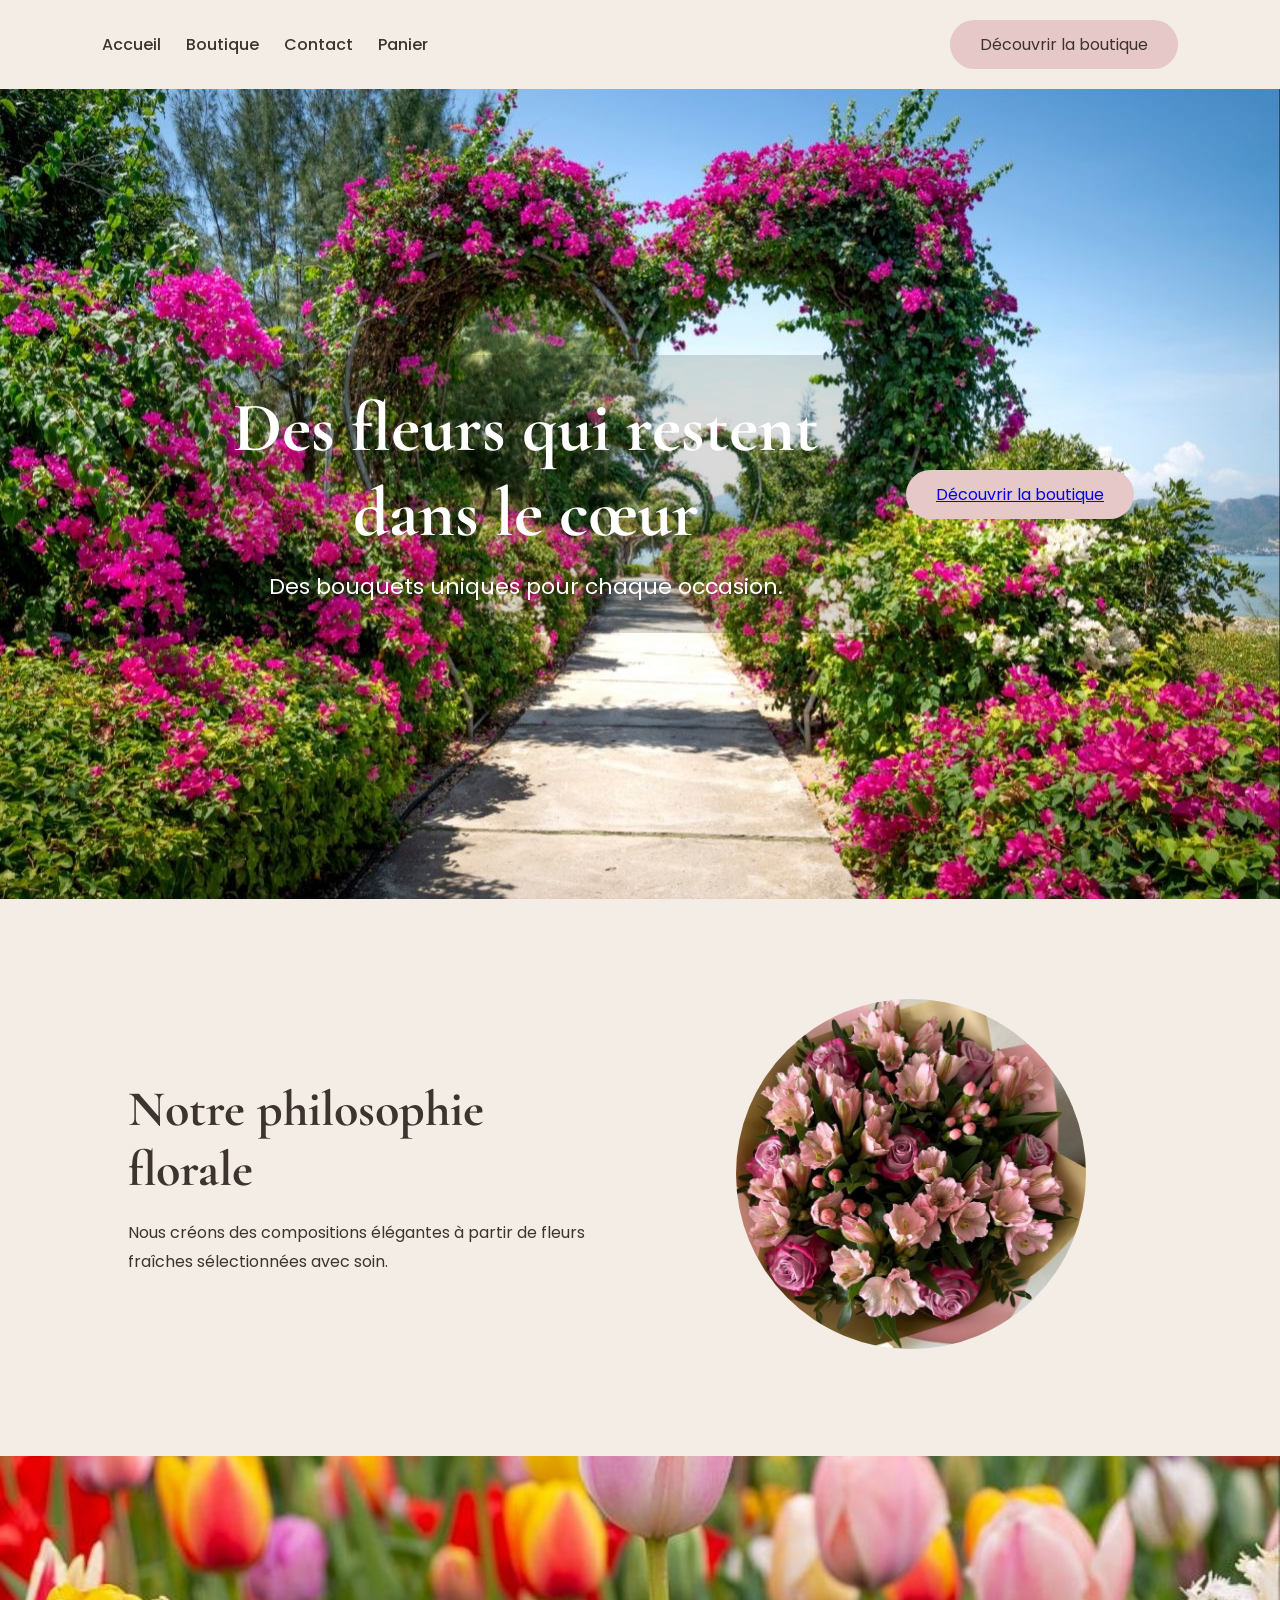
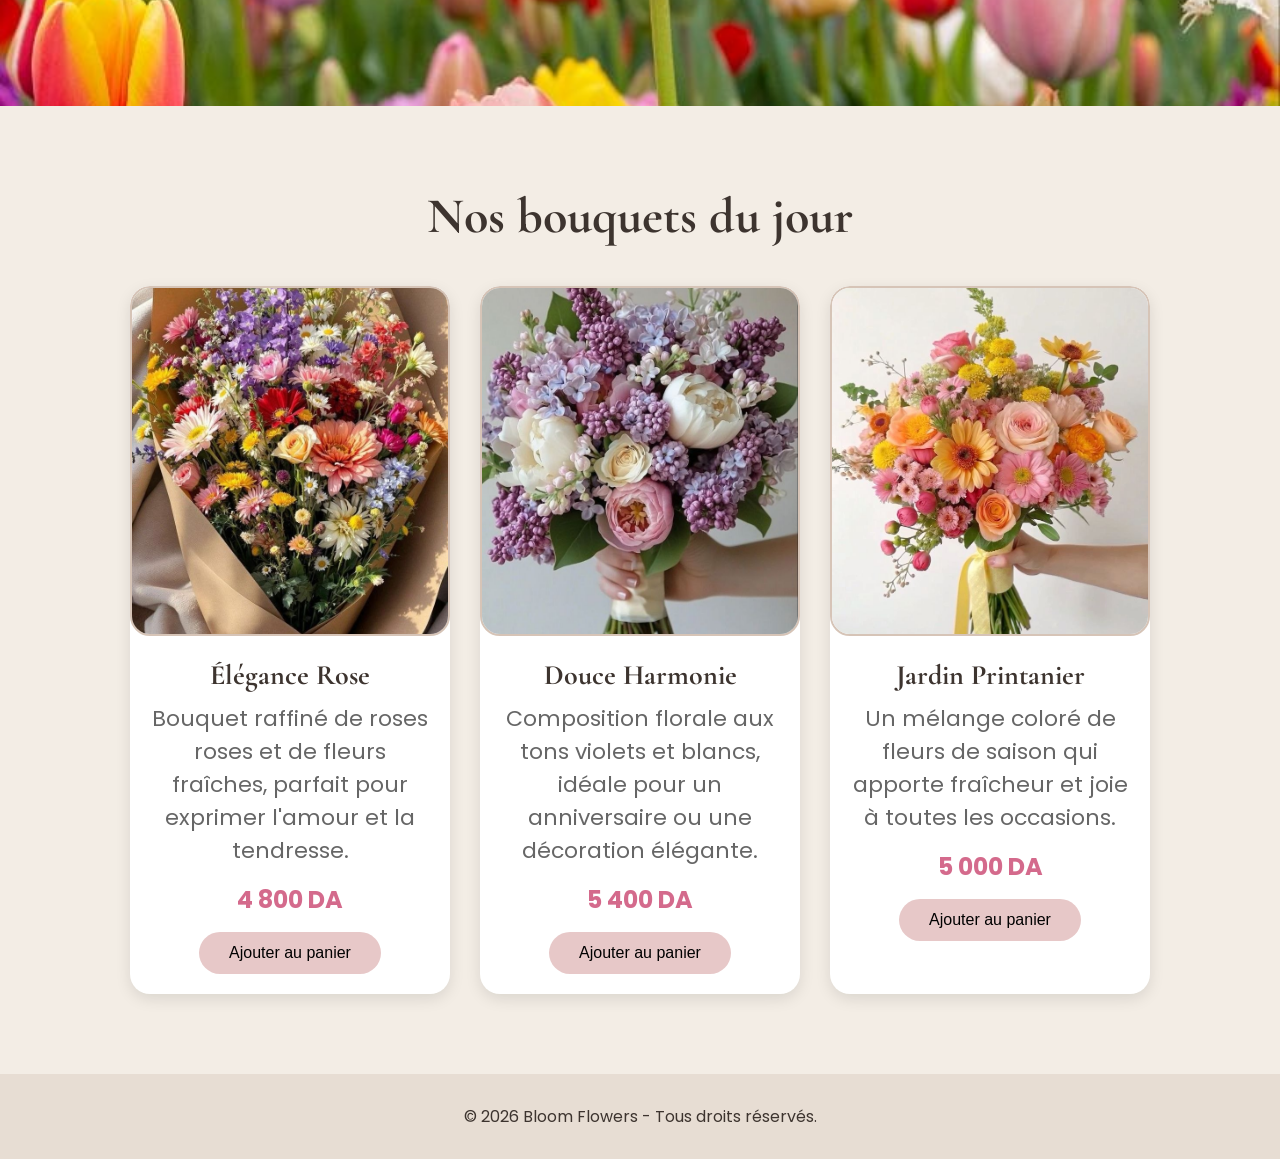
==== index.html @ 79d55cc4 "Premier commit" ====
<!DOCTYPE html>
<html lang="fr">
<head>
    <meta charset="UTF-8">
    <meta name="viewport" content="width=device-width, initial-scale=1.0">
    <title>Bloom Flowers</title>
    <link rel="stylesheet" href="css/style.css">
</head>
<body>

    <!-- Navbar -->
    <header>
        <nav class="navbar">
    <div class="nav-links">
        <a href="index.html">Accueil</a>
       <a href="html/shop.html">Boutique</a>
<a href="html/contact.html">Contact</a>
<a href="html/cart.html">Panier</a>
    </div>

   <a href="html/shop.html" class="btn-nav">
    Découvrir la boutique
</a>
    
</nav>
    </header>

    <!-- Hero -->
    <section class="hero">
        <div class="hero-text">
            <h2>Des fleurs qui restent dans le cœur</h2>
            <p>Des bouquets uniques pour chaque occasion.</p>
        </div>
        <a href="shop.html" class="btn-nav">
    Découvrir la boutique
</a>
    </section>

    <!-- Philosophie -->
    <section class="about">
        <div class="about-text">
            <h2>Notre philosophie florale</h2>
            <p>
                Nous créons des compositions élégantes à partir
                de fleurs fraîches sélectionnées avec soin.
            </p>
        </div>

        <div class="about-image">
            <img src="/images/about.jpg" alt="">
        </div>
    </section>

    <!-- Bande image -->
    <section class="banner"></section>

    <!-- Produits -->
    <section class="products">
        <h2>Nos bouquets du jour</h2>

        <div class="cards">

            <div class="card">
    <img src="../images/img1.jpg" alt="Élégance Rose">
    <h3>Élégance Rose</h3>
    <p>Bouquet raffiné de roses roses et de fleurs fraîches, parfait pour exprimer l'amour et la tendresse.</p>
    <h4>4 800 DA</h4>
    <button class="add-to-cart"
        data-name="Élégance Rose"
        data-price="4800">
    Ajouter au panier
</button>
</div>

<div class="card">
    <img src="../images/img2.jpg" alt="Douce Harmonie">
    <h3>Douce Harmonie</h3>
    <p>Composition florale aux tons violets et blancs, idéale pour un anniversaire ou une décoration élégante.</p>
    <h4>5 400 DA</h4>
    <button class="add-to-cart"
        data-name="Douce Harmonie"
        data-price="5 400 DA">
    Ajouter au panier
</button>
</div>

<div class="card">
    <img src="../images/img3.jpg" alt="Jardin Printanier">
    <h3>Jardin Printanier</h3>
    <p>Un mélange coloré de fleurs de saison qui apporte fraîcheur et joie à toutes les occasions.</p>
    <h4>5 000 DA</h4>
    <button class="add-to-cart"
        data-name="Jardin Printanier"
        data-price="5000">
    Ajouter au panier
</button>
</div>


        </div>
    </section>

<footer>
    <p>© 2026 Bloom Flowers - Tous droits réservés.</p>
</footer>
<script src="../js/app.js"></script>

</body>
---- css/style.css ----
/* Google Font */
@import url('https://fonts.googleapis.com/css2?family=Cormorant+Garamond:wght@300;400;500;600&family=Poppins:wght@300;400&display=swap');

*{
    margin:0;
    padding:0;
    box-sizing:border-box;
}

body{
    background:#f3ede5;
    color:#3d342f;
    font-family:'Poppins', sans-serif;
}

/* Navbar */

.navbar{
    display:flex;
    justify-content:space-between;
    align-items:center;
    padding:20px 8%;
    background:#f3ede5;
}

.logo{
    text-align:center;
}

.logo h1{
    font-family:'Cormorant Garamond', serif;
    font-size:38px;
    font-weight:600;
}

.logo p{
    font-size:13px;
    letter-spacing:2px;
}

.navbar a{
    text-decoration:none;
    color:#3d342f;
}

.btn-nav{
    background:#e7c8c8;
    padding:12px 30px;
    border-radius:30px;
}

/* Hero */

.hero{
    height:90vh;
    background:url("../images/hero.jpg") center/cover no-repeat;
    display:flex;
    justify-content:center;
    align-items:center;
    text-align:center;
}

.hero-text{
    color:white;
    background:rgba(0,0,0,0.15);
    padding:30px;
    border-radius:10px;
}

.hero h2{
    font-family:'Cormorant Garamond', serif;
    font-size:70px;
    max-width:700px;
}

.hero p{
    font-size:22px;
    margin-top:15px;
}

/* About */

.about{
    display:flex;
    justify-content:space-between;
    align-items:center;
    gap:60px;
    padding:100px 10%;
}

.about-text{
    flex:1;
}

.about-text h2{
    font-family:'Cormorant Garamond', serif;
    font-size:50px;
    margin-bottom:20px;
}

.about-text p{
    line-height:1.8;
}

.about-image{
    flex:1;
    text-align:center;
}

.about-image img{
    width:350px;
    height:350px;
    object-fit:cover;
    border-radius:50%;
}

/* Banner */

.banner{
    height:250px;
    background:url("../images/banner.jpg") center/cover no-repeat;
}

/* Products */

.products{
    padding:100px 10%;
}

.products h2{
    font-family:'Cormorant Garamond', serif;
    font-size:55px;
    margin-bottom:50px;
}

.cards{
    display:flex;
    justify-content:center;
    gap:30px;
    flex-wrap:wrap;
}

.card{
    width:320px;
    text-align:center;
}

.card img{
    width:100%;
    height:420px;
    object-fit:cover;
    border-radius:160px 160px 0 0;
    border:2px solid #d6c4b7;
}

.card h3{
    font-family:'Cormorant Garamond', serif;
    font-size:32px;
    margin-top:15px;
}

.card p{
    margin:15px 0;
    font-size:22px;
}

.card button{
    border:none;
    background:#e7c8c8;
    padding:14px 40px;
    border-radius:30px;
    cursor:pointer;
    transition:0.3s;
}

.card button:hover{
    transform:translateY(-3px);
}

/* Responsive */

@media(max-width:900px){

    .about{
        flex-direction:column;
    }

    .hero h2{
        font-size:45px;
    }

    .products h2{
        font-size:40px;
    }

}
footer{
    text-align:center;
    padding:30px;
    background:#e7ddd3;
}
/* Panier */

.cart{
    padding:80px 10%;
    min-height:70vh;
}

.cart h2{
    font-family:'Cormorant Garamond', serif;
    font-size:50px;
    margin-bottom:40px;
}

.cart-item{
    display:flex;
    align-items:center;
    gap:20px;
    background:white;
    padding:20px;
    border-radius:15px;
    margin-bottom:20px;
}

.cart-item img{
    width:120px;
    height:120px;
    object-fit:cover;
    border-radius:10px;
}

.total{
    margin-top:40px;
    text-align:right;
}

.total h3{
    margin-bottom:20px;
    font-size:28px;
}

.total button{
    border:none;
    background:#e7c8c8;
    padding:15px 35px;
    border-radius:30px;
    cursor:pointer;
}
.products{
    padding:80px 10%;
}

.products h2{
    text-align:center;
    margin-bottom:40px;
    font-size:50px;
}

.cards{
    display:flex;
    justify-content:center;
    gap:30px;
    flex-wrap:wrap;
}

.card{
    width:300px;
    text-align:center;
}

.card img{
    width:100%;
    height:350px;
    object-fit:cover;
    border-radius:20px;
}

.card h3{
    margin-top:15px;
}

.card p{
    margin:10px 0;
}

.card button{
    border:none;
    padding:12px 25px;
    border-radius:25px;
    cursor:pointer;
    background:#e7c8c8;
}
/* Contact */

.contact{
    padding:80px 10%;
    text-align:center;
}

.contact h2{
    font-size:50px;
    margin-bottom:40px;
    font-family:'Cormorant Garamond', serif;
}

.contact-form{
    max-width:600px;
    margin:auto;
    display:flex;
    flex-direction:column;
    gap:20px;
}

.contact-form input,
.contact-form textarea{
    padding:15px;
    border:1px solid #d6c4b7;
    border-radius:10px;
    font-size:16px;
}

.contact-form button{
    border:none;
    background:#e7c8c8;
    padding:15px;
    border-radius:30px;
    cursor:pointer;
    font-size:16px;
}
.nav-links{
    display:flex;
    gap:25px;
}

.nav-links a{
    text-decoration:none;
    color:#3d342f;
    font-weight:500;
}
.card{
    width:320px;
    background:#fff;
    border-radius:20px;
    overflow:hidden;
    box-shadow:0 5px 15px rgba(0,0,0,0.1);
    transition:0.3s;
    text-align:center;
    padding-bottom:20px;
}

.card:hover{
    transform:translateY(-8px);
}

.card img{
    width:100%;
    height:350px;
    object-fit:cover;
}

.card h3{
    margin:15px 0 10px;
    font-size:28px;
    font-family:'Cormorant Garamond', serif;
}

.card p{
    padding:0 15px;
    color:#666;
    line-height:1.5;
    min-height:80px;
}

.card h4{
    color:#d46a8c;
    font-size:24px;
    margin:15px 0;
}

.card button{
    background:#e7c8c8;
    border:none;
    padding:12px 30px;
    border-radius:30px;
    cursor:pointer;
    font-size:16px;
    transition:0.3s;
}

.card button:hover{
    background:#d9a9a9;
}
#order-form{
    display:flex;
    flex-direction:column;
    gap:15px;
    margin-top:30px;
}

#order-form input{
    padding:12px;
    border:1px solid #ccc;
    border-radius:8px;
    font-size:16px;
}

#order-form button{
    padding:15px;
    background:#e7c8c8;
    border:none;
    border-radius:30px;
    cursor:pointer;
    font-size:16px;
}
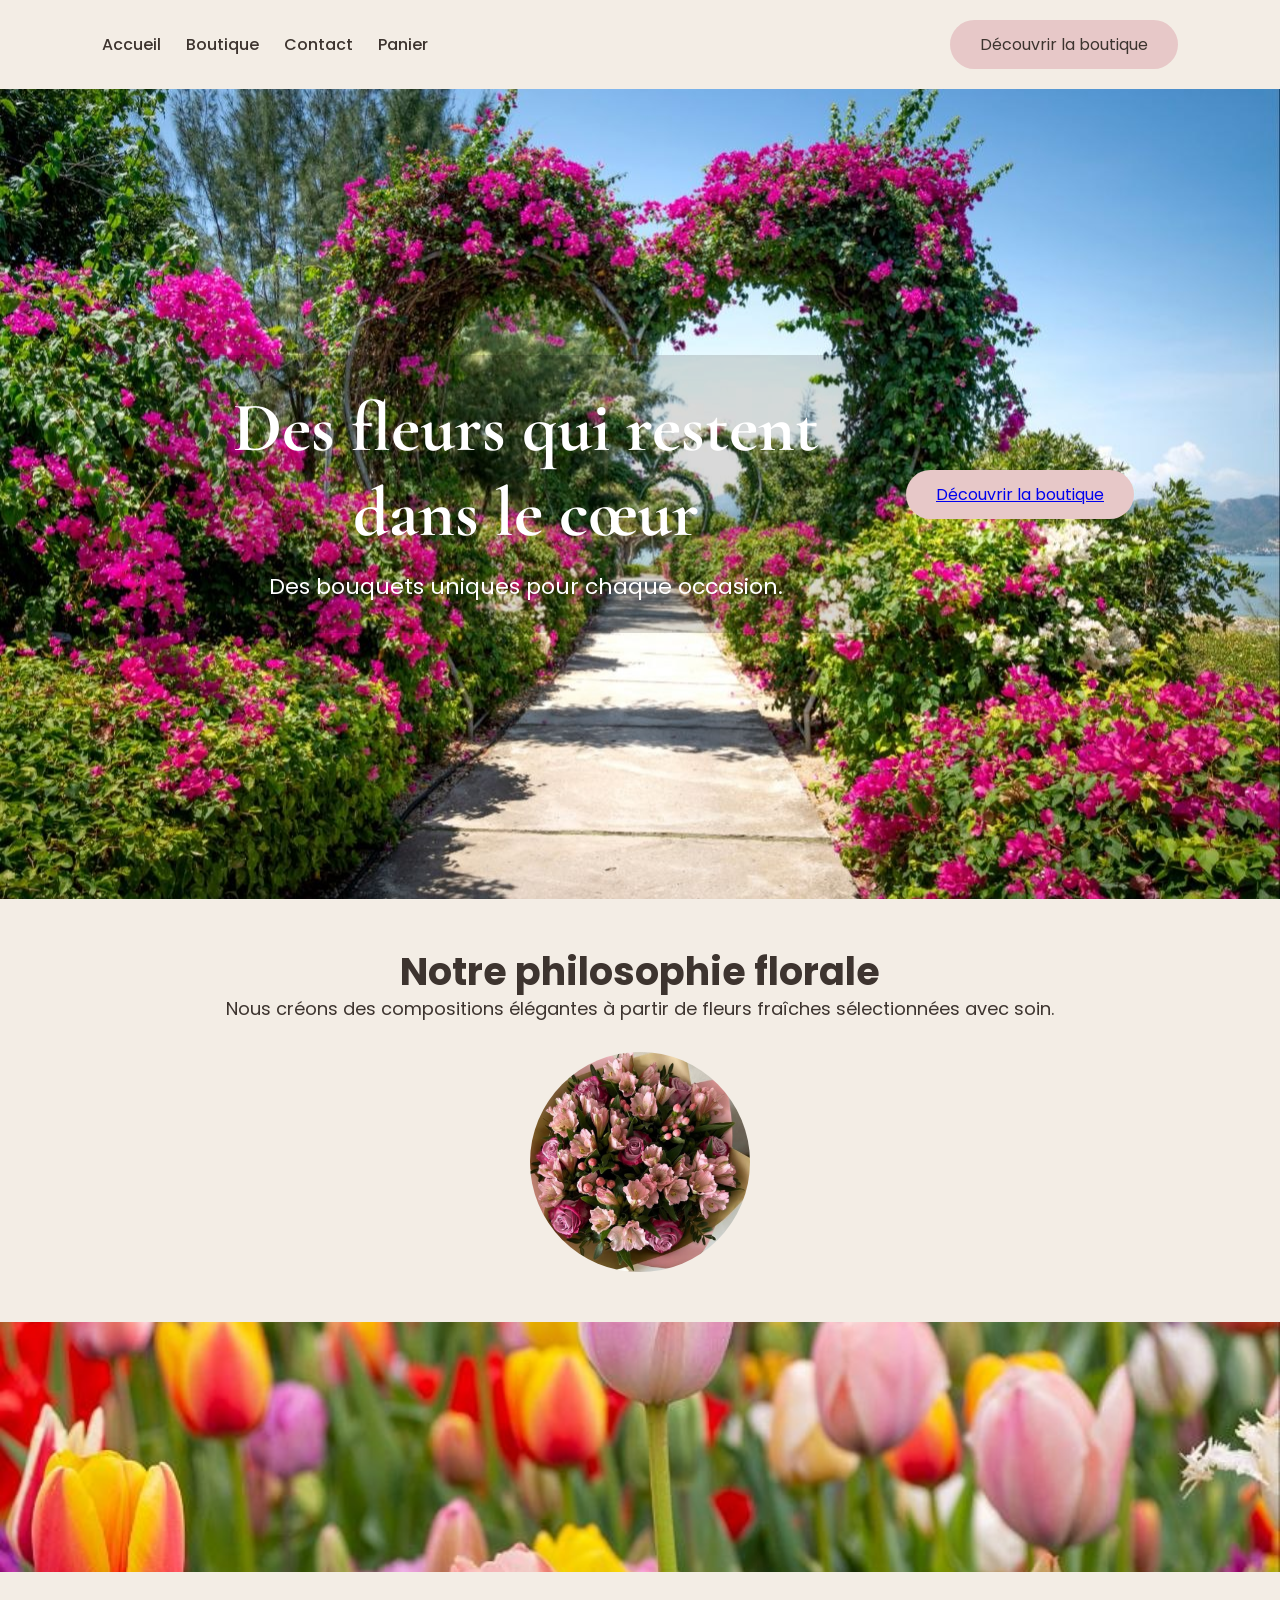
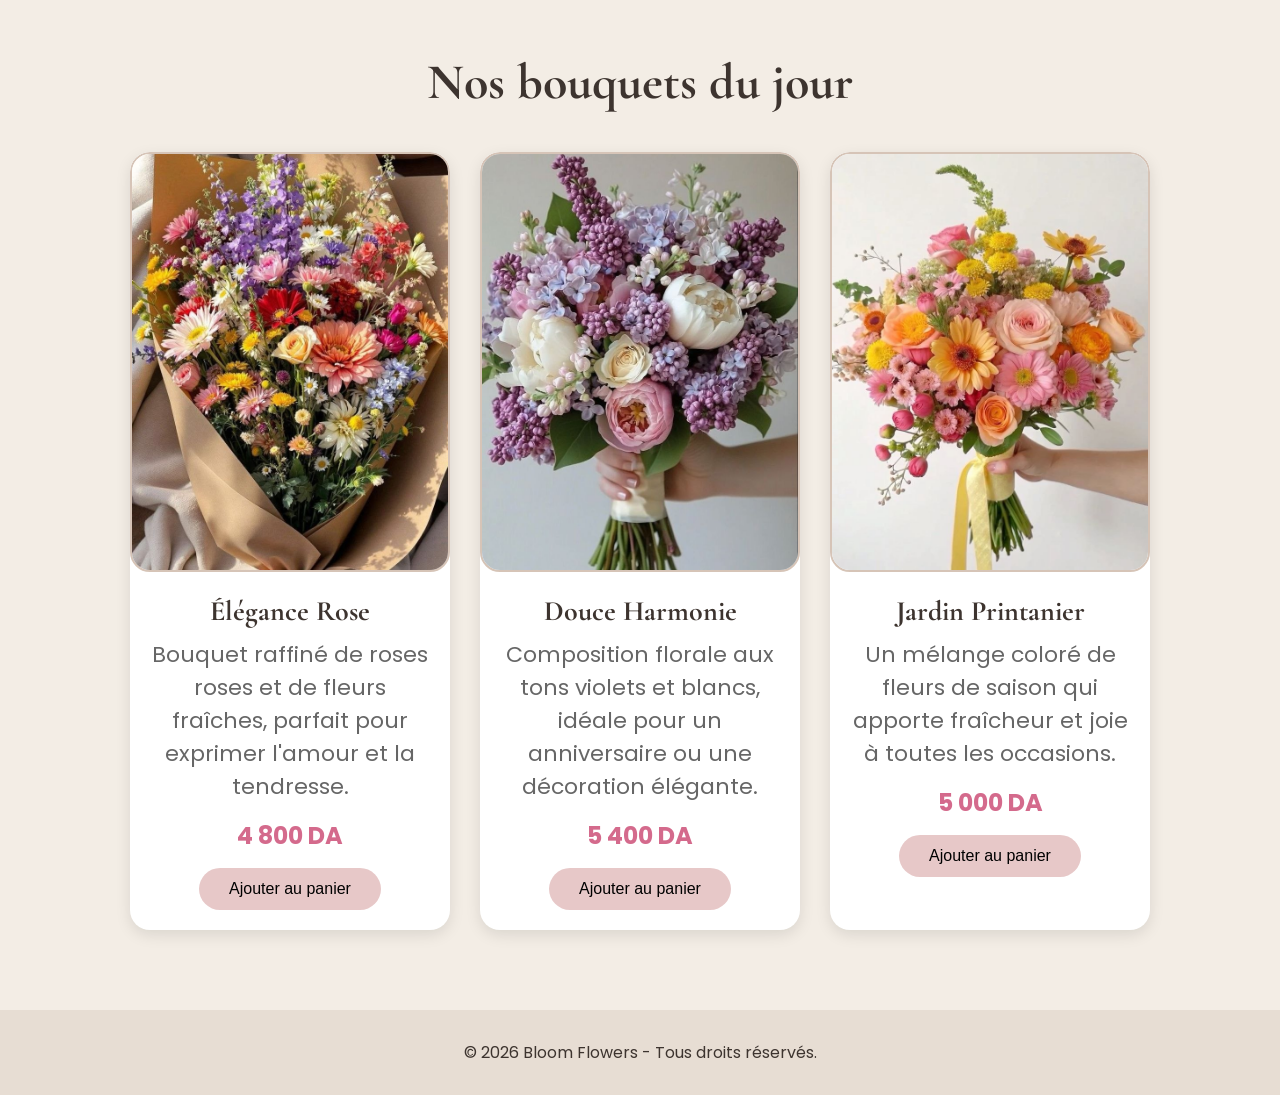
==== commit 76b54fcb: "Correction du panier et de l'accueil" ====
--- a/index.html
+++ b/index.html
@@ -31,7 +31,7 @@
             <h2>Des fleurs qui restent dans le cœur</h2>
             <p>Des bouquets uniques pour chaque occasion.</p>
         </div>
-        <a href="shop.html" class="btn-nav">
+        <a href="html/shop.html" class="btn-nav">
     Découvrir la boutique
 </a>
     </section>
@@ -47,7 +47,7 @@
         </div>
 
         <div class="about-image">
-            <img src="/images/about.jpg" alt="">
+           <img src="images/about.jpg" alt="Notre philosophie">
         </div>
     </section>
 
@@ -61,7 +61,7 @@
         <div class="cards">
 
             <div class="card">
-    <img src="../images/img1.jpg" alt="Élégance Rose">
+    <img src="images/img1.jpg" alt="Élégance Rose">
     <h3>Élégance Rose</h3>
     <p>Bouquet raffiné de roses roses et de fleurs fraîches, parfait pour exprimer l'amour et la tendresse.</p>
     <h4>4 800 DA</h4>
@@ -73,19 +73,19 @@
 </div>
 
 <div class="card">
-    <img src="../images/img2.jpg" alt="Douce Harmonie">
+    <img src="images/img2.jpg" alt="Douce Harmonie">
     <h3>Douce Harmonie</h3>
     <p>Composition florale aux tons violets et blancs, idéale pour un anniversaire ou une décoration élégante.</p>
     <h4>5 400 DA</h4>
     <button class="add-to-cart"
         data-name="Douce Harmonie"
-        data-price="5 400 DA">
+        data-price="5400">
     Ajouter au panier
 </button>
 </div>
 
 <div class="card">
-    <img src="../images/img3.jpg" alt="Jardin Printanier">
+    <img src="images/img3.jpg" alt="Jardin Printanier">
     <h3>Jardin Printanier</h3>
     <p>Un mélange coloré de fleurs de saison qui apporte fraîcheur et joie à toutes les occasions.</p>
     <h4>5 000 DA</h4>
@@ -103,6 +103,6 @@
 <footer>
     <p>© 2026 Bloom Flowers - Tous droits réservés.</p>
 </footer>
-<script src="../js/app.js"></script>
+<script src="js/app.js"></script>
 
 </body>
--- a/css/style.css
+++ b/css/style.css
@@ -1,4 +1,4 @@
-/* Google Font */
+
 @import url('https://fonts.googleapis.com/css2?family=Cormorant+Garamond:wght@300;400;500;600&family=Poppins:wght@300;400&display=swap');
 
 *{
@@ -13,7 +13,7 @@
     font-family:'Poppins', sans-serif;
 }
 
-/* Navbar */
+
 
 .navbar{
     display:flex;
@@ -78,43 +78,43 @@
     margin-top:15px;
 }
 
-/* About */
-
 .about{
     display:flex;
-    justify-content:space-between;
+    flex-direction:column;
     align-items:center;
-    gap:60px;
-    padding:100px 10%;
+    text-align:center;
+    padding:50px 20px;
+    gap:30px;
 }
 
 .about-text{
-    flex:1;
+    width:100%;
 }
 
 .about-text h2{
-    font-family:'Cormorant Garamond', serif;
-    font-size:50px;
-    margin-bottom:20px;
+    font-size:38px;
+    line-height:1.2;
 }
 
 .about-text p{
-    line-height:1.8;
+    font-size:18px;
 }
 
 .about-image{
-    flex:1;
-    text-align:center;
+    width:100%;
+    display:flex;
+    justify-content:center;
 }
 
 .about-image img{
-    width:350px;
-    height:350px;
+    width:220px;
+    height:220px;
+    max-width:100%;
+    border-radius:50%;
     object-fit:cover;
-    border-radius:50%;
-}
-
-/* Banner */
+}
+
+
 
 .banner{
     height:250px;
@@ -177,29 +177,13 @@
     transform:translateY(-3px);
 }
 
-/* Responsive */
-
-@media(max-width:900px){
-
-    .about{
-        flex-direction:column;
-    }
-
-    .hero h2{
-        font-size:45px;
-    }
-
-    .products h2{
-        font-size:40px;
-    }
-
-}
+
 footer{
     text-align:center;
     padding:30px;
     background:#e7ddd3;
 }
-/* Panier */
+
 
 .cart{
     padding:80px 10%;
@@ -270,7 +254,7 @@
 
 .card img{
     width:100%;
-    height:350px;
+    
     object-fit:cover;
     border-radius:20px;
 }
@@ -290,7 +274,7 @@
     cursor:pointer;
     background:#e7c8c8;
 }
-/* Contact */
+
 
 .contact{
     padding:80px 10%;
@@ -354,7 +338,6 @@
 
 .card img{
     width:100%;
-    height:350px;
     object-fit:cover;
 }
 
@@ -411,4 +394,102 @@
     border-radius:30px;
     cursor:pointer;
     font-size:16px;
+}
+
+@media (max-width:768px){
+
+    .navbar{
+        flex-direction:column;
+        gap:20px;
+        padding:20px;
+    }
+
+    .nav-links{
+        flex-direction:column;
+        align-items:center;
+        gap:15px;
+    }
+
+    .hero{
+        height:70vh;
+        padding:20px;
+    }
+
+    .hero h2{
+        font-size:38px;
+        line-height:1.2;
+    }
+
+    .hero p{
+        font-size:18px;
+    }
+
+    .about{
+        flex-direction:column;
+        padding:60px 20px;
+        text-align:center;
+    }
+
+    .about-image img{
+        width:250px;
+        height:250px;
+    }
+
+    .products{
+        padding:60px 20px;
+    }
+
+    .products h2{
+        font-size:38px;
+        text-align:center;
+    }
+
+    .cards{
+        flex-direction:column;
+        align-items:center;
+    }
+
+    .card{
+        width:100%;
+        max-width:350px;
+    }
+
+    .card img{
+        height:300px;
+    }
+
+    .cart{
+        padding:60px 20px;
+    }
+
+    .cart-item{
+        flex-direction:column;
+        text-align:center;
+    }
+
+    .cart-item img{
+        width:180px;
+        height:180px;
+    }
+
+    .total{
+        text-align:center;
+    }
+
+    .contact{
+        padding:60px 20px;
+    }
+
+    .contact h2{
+        font-size:38px;
+    }
+
+    .contact-form{
+        width:100%;
+    }
+
+    footer{
+        padding:20px;
+        font-size:14px;
+    }
 }
